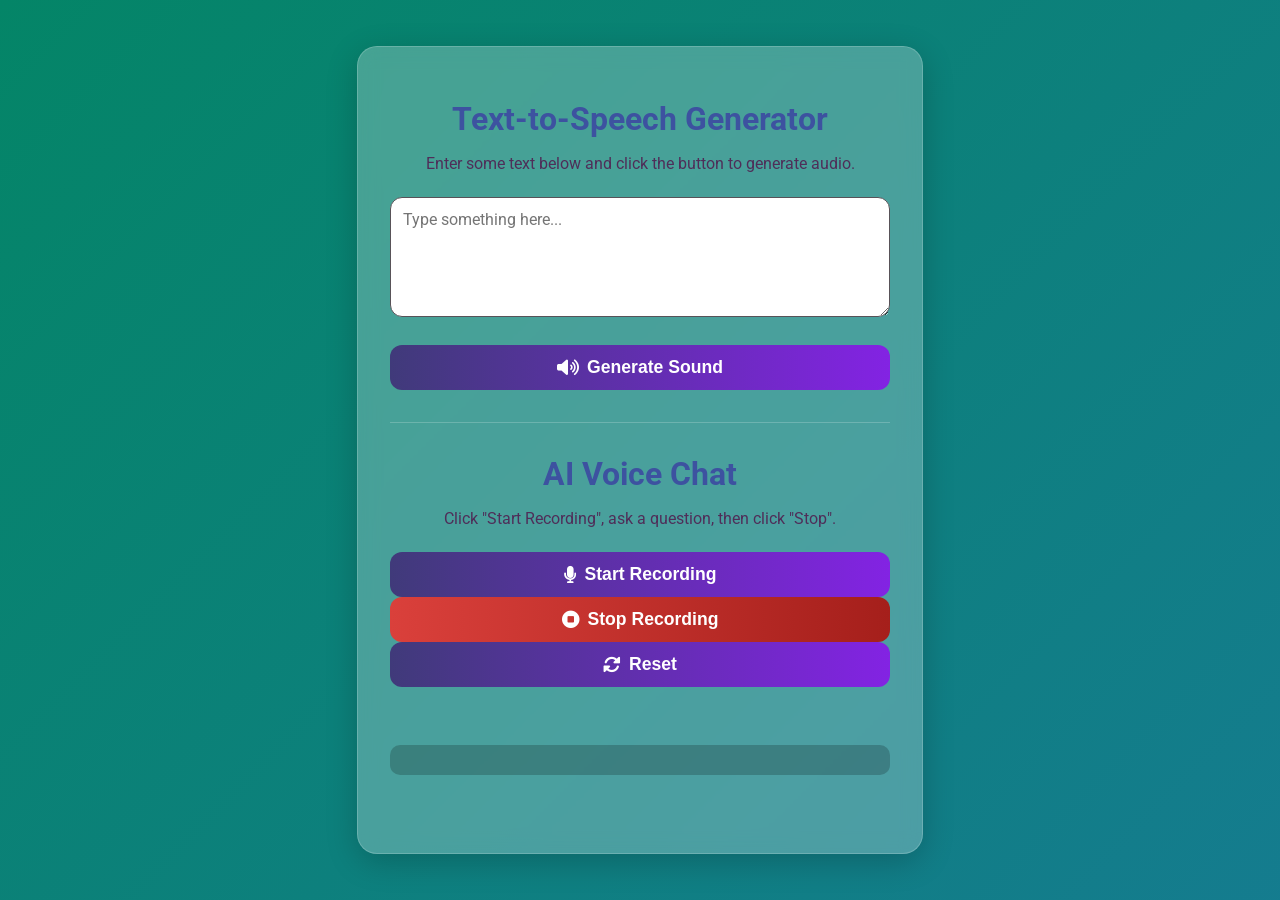
==== templates/index.html @ 6b703834 "The full pipeline: Audio -> Transcribe -> LLM -> Synthesize -> Audio URL Done!!" ====
<!DOCTYPE html>
<html lang="en">
<head>
    <meta charset="UTF-8">
    <meta name="viewport" content="width=device-width, initial-scale=1.0">
    <title>AI Voice Assistant</title>
    
    <link href="https://fonts.googleapis.com/css2?family=Roboto:wght@400;700&display=swap" rel="stylesheet">
    <link rel="stylesheet" href="https://cdnjs.cloudflare.com/ajax/libs/font-awesome/6.0.0-beta3/css/all.min.css">
    <link rel="stylesheet" href="/static/style.css">

</head>
<body>

    <div class="container">
        <!-- Text-to-Speech Section -->
        <h1>Text-to-Speech Generator</h1>
        <p>Enter some text below and click the button to generate audio.</p>
        <form id="tts-form">
            <textarea id="text-input" placeholder="Type something here..." required></textarea>
            <button type="submit" id="generate-button">
                <i class="fas fa-volume-up"></i>
                <span>Generate Sound</span>
            </button>
        </form>
        <div class="loader-container" id="loader">
            <div class="loader"></div>
        </div>
        <canvas id="visualizer-canvas"></canvas>
        <audio id="audio-player" controls></audio>
        
        <!-- A horizontal line to separate the sections -->
        <hr>
        
        <!-- ECHO BOT SECTION (Now inside the container) -->
        <h1>AI Voice Chat</h1>
        <p>Click "Start Recording", ask a question, then click "Stop".</p>
        <div class="button-group">
            <button id="start-recording-button">
                <i class="fas fa-microphone"></i>
                <span>Start Recording</span>
            </button>
            <button id="stop-recording-button">
                <i class="fas fa-stop-circle"></i>
                <span>Stop Recording</span>
            </button>
            <button id="reset-button">
                <i class="fas fa-sync-alt"></i>
                <span>Reset</span>
            </button>
        </div>   
        <p id="transcript-display"></p>
        <!-- NEW: Container for the LLM's text response -->
        <div id="llm-response-container"></div>
         <!-- This audio player is now for the AI's response -->
        <audio id="response-audio-player" controls></audio>
        <div class="loader-container" id="response-loader">
            <div class="loader"></div>
        </div>
        <p id="response-status"></p> <!-- For status messages -->

    </div>

    <script src="/static/script.js"></script>
</body>
</html>
---- static/style.css ----
/* static/style.css */

/* Using the Roboto font as you suggested */
body {
    font-family: 'Roboto', sans-serif;
    display: flex;
    justify-content: center;
    align-items: center;
    min-height: 100vh;
    margin: 0;
    background-color: #eef2f7;
    color: #7a45c5;
    background: linear-gradient(-45deg, #ab583f, #90254e, #1a799c, #048567);
    background-size: 400% 400%;
    animation: gradient 15s ease infinite;
}
/* New: The animation for the background gradient */
@keyframes gradient {
    0% {
        background-position: 0% 50%;
    }
    50% {
        background-position: 100% 50%;
    }
    100% {
        background-position: 0% 50%;
    }
}

.container {
    /* Frosted glass effect */
    background: rgba(255, 255, 255, 0.25); /* Semi-transparent white */
    
    /* Correct Order: Prefixed property first */
    -webkit-backdrop-filter: blur(10px); /* For Safari browser compatibility */
    backdrop-filter: blur(10px); /* Standard property last */
    
    border: 1px solid rgba(255, 255, 255, 0.18); /* A subtle border */
    border-radius: 20px; /* A slightly larger radius looks better with glass */
    box-shadow: 0 8px 32px 0 rgba(0, 0, 0, 0.2); /* A more pronounced shadow */

    padding: 2em;
    width: 90%;
    max-width: 500px;
    text-align: center;
}

h1 {
    color: #3d52a0;
    margin-bottom: 0.5em;
}

p {
    color: rgb(79, 46, 89);
    margin-bottom: 1.5em;
}

textarea {
    width: 100%;
    min-height: 120px;
    margin-bottom: 1.5em;
    color: #4c5b9b;
    font-size: 1em;
    font-family: 'Roboto', sans-serif; /* Using Roboto here too */
    padding: 12px;
    box-sizing: border-box;
    border: 1px solid #585258;
    border-radius: 12px;
    resize: vertical;
}
hr {
    width: 100%;
    border: none;
    border-top: 1px solid rgba(255, 255, 255, 0.2);
    margin: 2em 0;
}

button {
    width: 100%;
    padding: 12px;
    cursor: pointer;
    font-size: 1.1em;
    font-weight: 600;
    color: #fff;
    background: linear-gradient(90deg, #403a7a, #8323e3);
    border: none;
    border-radius: 12px;
    transition: transform 0.2s ease, box-shadow 0.2s ease;
    display: flex; /* New: To align icon and text */
    justify-content: center; /* New: To align icon and text */
    align-items: center; /* New: To align icon and text */
}

/* New: Styling for the icon inside the button */
button i {
    margin-right: 8px;
}

button:hover:not(:disabled) {
    transform: translateY(-2px);
    box-shadow: 0 4px 15px rgba(7, 2, 58, 0.4);
}

button:disabled {
    background: #91a5f0;
    cursor: not-allowed;
}

#stop-recording-button {
    background: linear-gradient(90deg, #da403b, #a51f1b);
}

#start-recording-button.recording {
    background: linear-gradient(90deg, #da403b, #a51f1b) !important;
    animation: pulse 1.5s infinite;
}

@keyframes pulse {
    0% { box-shadow: 0 0 0 0 rgba(231, 76, 60, 0.7); }
    70% { box-shadow: 0 0 0 10px rgba(231, 76, 60, 0); }
    100% { box-shadow: 0 0 0 0 rgba(231, 76, 60, 0); }
}

.loader-container {
    margin-top: 1.5em;
    display: none;
    justify-content: center;
    align-items: center;
}

.loader {
    border: 5px solid #f3f3f3;
    border-top: 5px solid #7267d8;
    border-radius: 50%;
    width: 40px;
    height: 40px;
    animation: spin 1s linear infinite;
}

@keyframes spin {
    0% { transform: rotate(0deg); }
    100% { transform: rotate(360deg); }
}

audio {
    width: 100%;
    margin-top: 1.5em;
}

#visualizer-canvas {
    width: 100%;
    height: 100px; /* You can adjust this height if you like */
    display: none; /* Hidden by default, will be shown by JavaScript */
    margin-top: 1.5em;
    background-color: rgba(238, 242, 247, 0.5); /* A very light, semi-transparent background */
    border-radius: 12px;
}

#response-status {
    margin-top: 0.5em;
    color: #fff; /* White color for success messages */
    font-size: 0.9em;
    min-height: 1.2em; /* Ensures space for the message */
}

#transcript-display {
    font-style: italic;
    color: #e0e0e0;
    margin-bottom: 1em;
    min-height: 1.2em;
}

#llm-response-container {
    background: rgba(0, 0, 0, 0.2);
    border-radius: 10px;
    padding: 15px;
    margin-top: 1.5em;
    text-align: left;
    color: #f0f0f0;
    font-size: 0.95em;
    line-height: 1.6;
    max-height: 200px; /* Limit height and allow scrolling */
    overflow-y: auto;   /* Add scrollbar if content overflows */
}
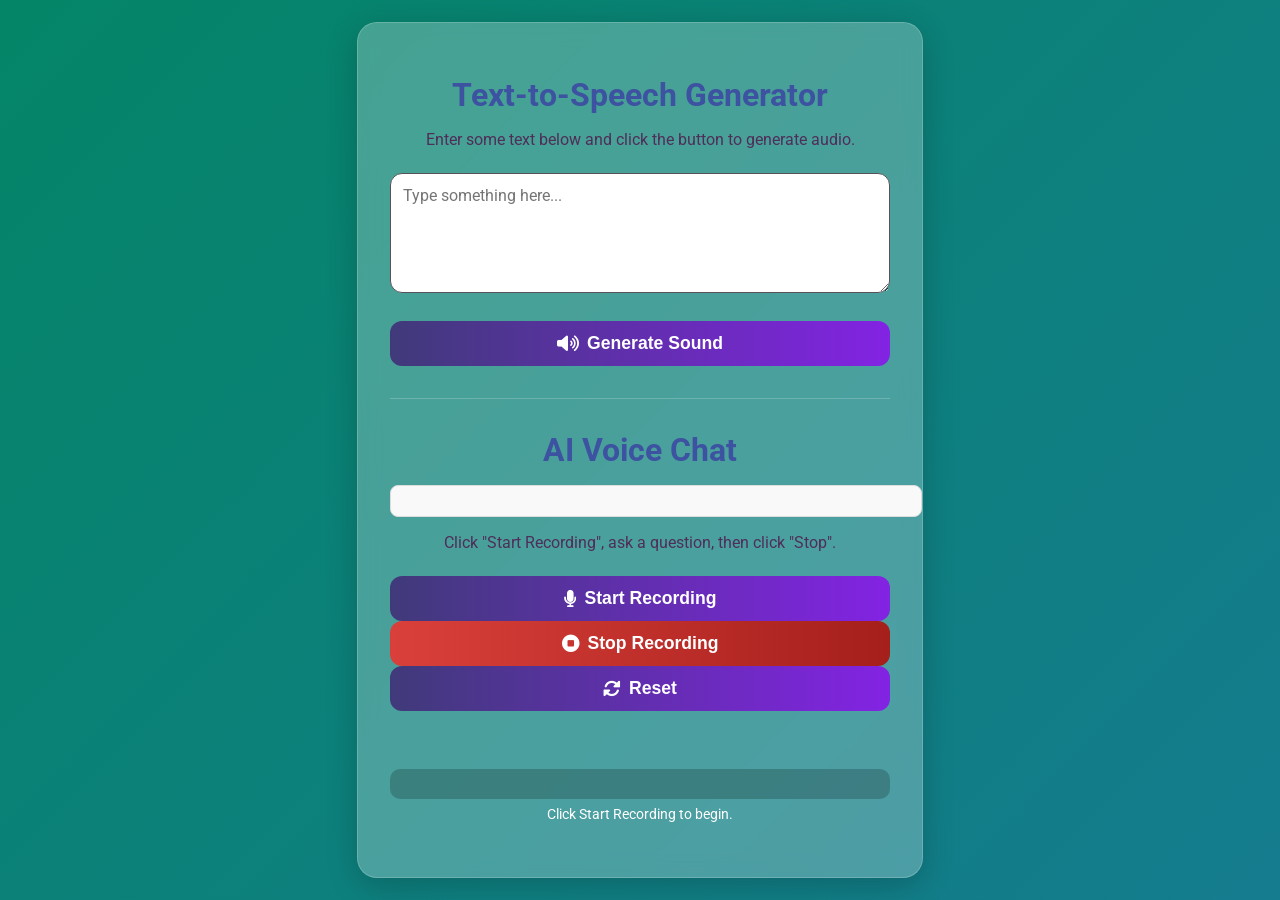
==== commit 14394944: "Memory added to LLM, now responsed based on chat history" ====
--- a/templates/index.html
+++ b/templates/index.html
@@ -4,7 +4,7 @@
     <meta charset="UTF-8">
     <meta name="viewport" content="width=device-width, initial-scale=1.0">
     <title>AI Voice Assistant</title>
-    
+    <link rel="icon" type="image/x-icon" href="/static/favicon.ico">
     <link href="https://fonts.googleapis.com/css2?family=Roboto:wght@400;700&display=swap" rel="stylesheet">
     <link rel="stylesheet" href="https://cdnjs.cloudflare.com/ajax/libs/font-awesome/6.0.0-beta3/css/all.min.css">
     <link rel="stylesheet" href="/static/style.css">
@@ -34,6 +34,7 @@
         
         <!-- ECHO BOT SECTION (Now inside the container) -->
         <h1>AI Voice Chat</h1>
+        <div id="conversationDiv" class="conversation-log"></div>
         <p>Click "Start Recording", ask a question, then click "Stop".</p>
         <div class="button-group">
             <button id="start-recording-button">
--- a/static/style.css
+++ b/static/style.css
@@ -182,3 +182,19 @@
     max-height: 200px; /* Limit height and allow scrolling */
     overflow-y: auto;   /* Add scrollbar if content overflows */
 }
+
+.conversation-log {
+    width: 100%;
+    max-height: 300px;
+    overflow-y: auto;
+    border: 1px solid #ddd;
+    border-radius: 8px;
+    padding: 15px;
+    margin-bottom: 15px; /* Add some space below it */
+    background-color: #f9f9f9;
+}
+
+.message { margin-bottom: 12px; line-height: 1.4; }
+.user-message { text-align: right; color: #333; }
+.assistant-message { text-align: left; color: #0056b3; }
+.message strong { font-weight: 700; }
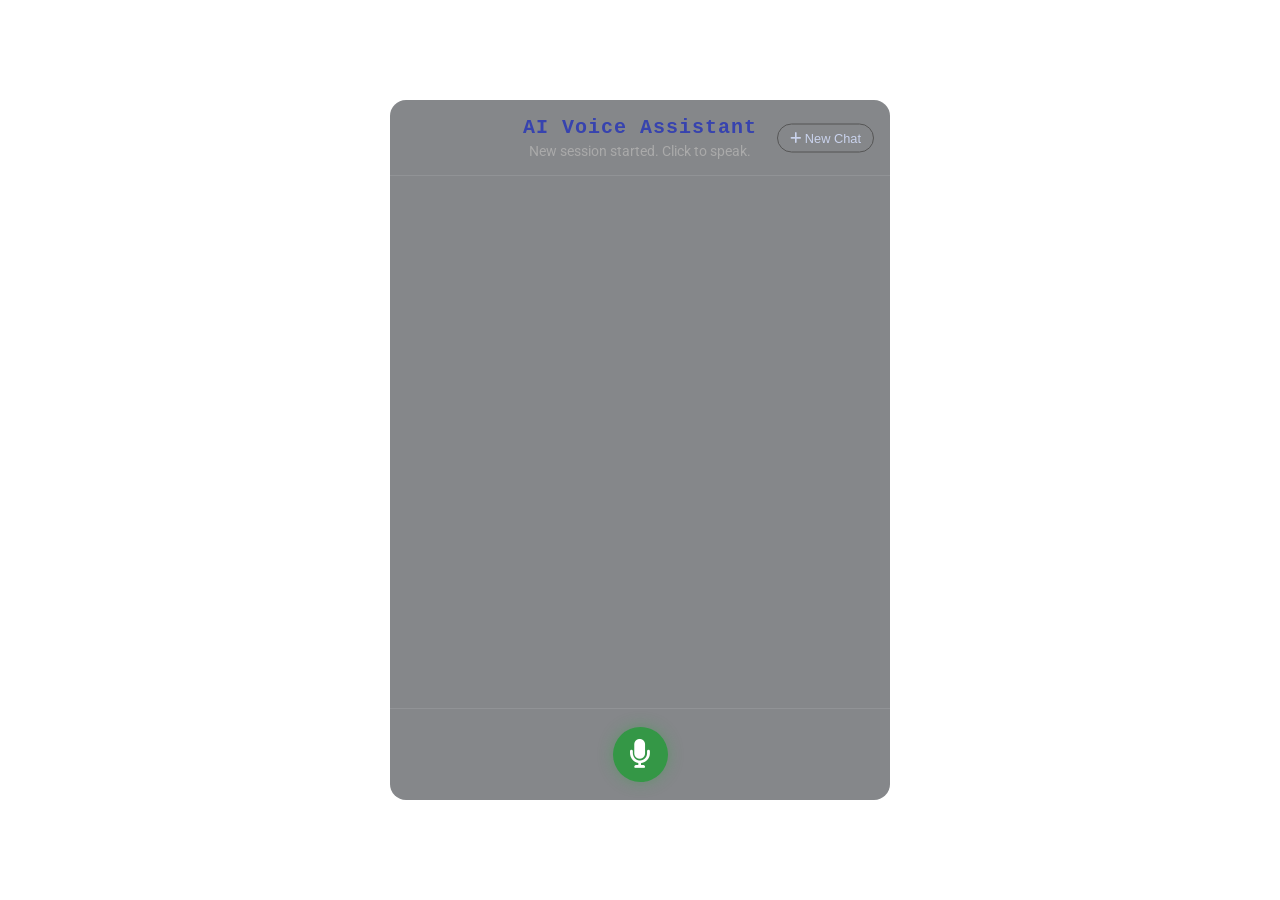
==== commit cc43594a: "Ui interface is improved with older versions removed. Full functioning bot ready." ====
--- a/templates/index.html
+++ b/templates/index.html
@@ -13,53 +13,25 @@
 <body>
 
     <div class="container">
-        <!-- Text-to-Speech Section -->
-        <h1>Text-to-Speech Generator</h1>
-        <p>Enter some text below and click the button to generate audio.</p>
-        <form id="tts-form">
-            <textarea id="text-input" placeholder="Type something here..." required></textarea>
-            <button type="submit" id="generate-button">
-                <i class="fas fa-volume-up"></i>
-                <span>Generate Sound</span>
+        <div class="header">
+            <h1>AI Voice Assistant</h1>
+            <p id="response-status">Click the button to start.</p>
+            <button id="newChatButton" class="new-chat-button">
+                <i class="fas fa-plus"></i> New Chat
             </button>
-        </form>
-        <div class="loader-container" id="loader">
-            <div class="loader"></div>
         </div>
-        <canvas id="visualizer-canvas"></canvas>
-        <audio id="audio-player" controls></audio>
+
+        <div id="conversationDiv" class="conversation-log">
+            </div>
+
+        <div class="button-container">
+            <div class="loader-container" id="response-loader"></div>
+            <button id="recordButton" class="record-button">record
+                <i class="fas fa-microphone"></i>
+            </button>
+        </div>
         
-        <!-- A horizontal line to separate the sections -->
-        <hr>
-        
-        <!-- ECHO BOT SECTION (Now inside the container) -->
-        <h1>AI Voice Chat</h1>
-        <div id="conversationDiv" class="conversation-log"></div>
-        <p>Click "Start Recording", ask a question, then click "Stop".</p>
-        <div class="button-group">
-            <button id="start-recording-button">
-                <i class="fas fa-microphone"></i>
-                <span>Start Recording</span>
-            </button>
-            <button id="stop-recording-button">
-                <i class="fas fa-stop-circle"></i>
-                <span>Stop Recording</span>
-            </button>
-            <button id="reset-button">
-                <i class="fas fa-sync-alt"></i>
-                <span>Reset</span>
-            </button>
-        </div>   
-        <p id="transcript-display"></p>
-        <!-- NEW: Container for the LLM's text response -->
-        <div id="llm-response-container"></div>
-         <!-- This audio player is now for the AI's response -->
-        <audio id="response-audio-player" controls></audio>
-        <div class="loader-container" id="response-loader">
-            <div class="loader"></div>
-        </div>
-        <p id="response-status"></p> <!-- For status messages -->
-
+        <audio id="response-audio-player"></audio>
     </div>
 
     <script src="/static/script.js"></script>
--- a/static/style.css
+++ b/static/style.css
@@ -1,200 +1,160 @@
-/* static/style.css */
+/* --- 1. Root Variables for the Theme --- */
+        :root {
+            --primary-color: rgb(55, 67, 175);
+            --text-color: #ffffff;
+            --font-family: 'Roboto', sans-serif;
+            --font-mono: 'SFMono-Regular', Consolas, 'Liberation Mono', Menlo, monospace;
+        }
 
-/* Using the Roboto font as you suggested */
-body {
-    font-family: 'Roboto', sans-serif;
-    display: flex;
-    justify-content: center;
-    align-items: center;
-    min-height: 100vh;
-    margin: 0;
-    background-color: #eef2f7;
-    color: #7a45c5;
-    background: linear-gradient(-45deg, #ab583f, #90254e, #1a799c, #048567);
-    background-size: 400% 400%;
-    animation: gradient 15s ease infinite;
-}
-/* New: The animation for the background gradient */
-@keyframes gradient {
-    0% {
-        background-position: 0% 50%;
-    }
-    50% {
-        background-position: 100% 50%;
-    }
-    100% {
-        background-position: 0% 50%;
-    }
-}
+        /* --- 2. New Background Image --- */
+        body {
+            font-family: var(--font-family);
+            color: var(--text-color);
+            margin: 0;
+            display: flex;
+            justify-content: center;
+            align-items: center;
+            min-height: 100vh;
+            background-image: url('background.jpg');
+            background-size: cover;
+            background-position: center center;
+        }
 
-.container {
-    /* Frosted glass effect */
-    background: rgba(255, 255, 255, 0.25); /* Semi-transparent white */
-    
-    /* Correct Order: Prefixed property first */
-    -webkit-backdrop-filter: blur(10px); /* For Safari browser compatibility */
-    backdrop-filter: blur(10px); /* Standard property last */
-    
-    border: 1px solid rgba(255, 255, 255, 0.18); /* A subtle border */
-    border-radius: 20px; /* A slightly larger radius looks better with glass */
-    box-shadow: 0 8px 32px 0 rgba(0, 0, 0, 0.2); /* A more pronounced shadow */
+        /* --- 3. More Transparent Glass Container --- */
+        .container {
+            width: 100%;
+            max-width: 500px;
+            height: 95vh;
+            max-height: 700px;
+            /* Increased transparency */
+            background: rgba(13, 17, 23, 0.5); 
+            -webkit-backdrop-filter: blur(10px);
+            backdrop-filter: blur(10px);
+            border-radius: 16px;
+            display: flex;
+            flex-direction: column;
+            /* REMOVED BORDER AND SHADOW */
+        }
 
-    padding: 2em;
-    width: 90%;
-    max-width: 500px;
-    text-align: center;
-}
-
-h1 {
-    color: #3d52a0;
-    margin-bottom: 0.5em;
-}
-
-p {
-    color: rgb(79, 46, 89);
-    margin-bottom: 1.5em;
-}
-
-textarea {
-    width: 100%;
-    min-height: 120px;
-    margin-bottom: 1.5em;
-    color: #4c5b9b;
-    font-size: 1em;
-    font-family: 'Roboto', sans-serif; /* Using Roboto here too */
-    padding: 12px;
-    box-sizing: border-box;
-    border: 1px solid #585258;
-    border-radius: 12px;
-    resize: vertical;
-}
-hr {
-    width: 100%;
-    border: none;
-    border-top: 1px solid rgba(255, 255, 255, 0.2);
-    margin: 2em 0;
-}
-
-button {
-    width: 100%;
-    padding: 12px;
-    cursor: pointer;
-    font-size: 1.1em;
-    font-weight: 600;
-    color: #fff;
-    background: linear-gradient(90deg, #403a7a, #8323e3);
-    border: none;
-    border-radius: 12px;
-    transition: transform 0.2s ease, box-shadow 0.2s ease;
-    display: flex; /* New: To align icon and text */
-    justify-content: center; /* New: To align icon and text */
-    align-items: center; /* New: To align icon and text */
-}
-
-/* New: Styling for the icon inside the button */
-button i {
-    margin-right: 8px;
-}
-
-button:hover:not(:disabled) {
-    transform: translateY(-2px);
-    box-shadow: 0 4px 15px rgba(7, 2, 58, 0.4);
-}
-
-button:disabled {
-    background: #91a5f0;
-    cursor: not-allowed;
-}
-
-#stop-recording-button {
-    background: linear-gradient(90deg, #da403b, #a51f1b);
-}
-
-#start-recording-button.recording {
-    background: linear-gradient(90deg, #da403b, #a51f1b) !important;
-    animation: pulse 1.5s infinite;
-}
-
-@keyframes pulse {
-    0% { box-shadow: 0 0 0 0 rgba(231, 76, 60, 0.7); }
-    70% { box-shadow: 0 0 0 10px rgba(231, 76, 60, 0); }
-    100% { box-shadow: 0 0 0 0 rgba(231, 76, 60, 0); }
-}
-
-.loader-container {
-    margin-top: 1.5em;
-    display: none;
-    justify-content: center;
-    align-items: center;
-}
-
-.loader {
-    border: 5px solid #f3f3f3;
-    border-top: 5px solid #7267d8;
-    border-radius: 50%;
-    width: 40px;
-    height: 40px;
-    animation: spin 1s linear infinite;
-}
-
-@keyframes spin {
-    0% { transform: rotate(0deg); }
-    100% { transform: rotate(360deg); }
-}
-
-audio {
-    width: 100%;
-    margin-top: 1.5em;
-}
-
-#visualizer-canvas {
-    width: 100%;
-    height: 100px; /* You can adjust this height if you like */
-    display: none; /* Hidden by default, will be shown by JavaScript */
-    margin-top: 1.5em;
-    background-color: rgba(238, 242, 247, 0.5); /* A very light, semi-transparent background */
-    border-radius: 12px;
-}
-
-#response-status {
-    margin-top: 0.5em;
-    color: #fff; /* White color for success messages */
-    font-size: 0.9em;
-    min-height: 1.2em; /* Ensures space for the message */
-}
-
-#transcript-display {
-    font-style: italic;
-    color: #e0e0e0;
-    margin-bottom: 1em;
-    min-height: 1.2em;
-}
-
-#llm-response-container {
-    background: rgba(0, 0, 0, 0.2);
-    border-radius: 10px;
-    padding: 15px;
-    margin-top: 1.5em;
-    text-align: left;
-    color: #f0f0f0;
-    font-size: 0.95em;
-    line-height: 1.6;
-    max-height: 200px; /* Limit height and allow scrolling */
-    overflow-y: auto;   /* Add scrollbar if content overflows */
-}
-
-.conversation-log {
-    width: 100%;
-    max-height: 300px;
-    overflow-y: auto;
-    border: 1px solid #ddd;
-    border-radius: 8px;
-    padding: 15px;
-    margin-bottom: 15px; /* Add some space below it */
-    background-color: #f9f9f9;
-}
-
-.message { margin-bottom: 12px; line-height: 1.4; }
-.user-message { text-align: right; color: #333; }
-.assistant-message { text-align: left; color: #0056b3; }
-.message strong { font-weight: 700; }+        /* --- 4. All other styles are adjusted for the new look --- */
+        .header {
+            padding: 16px;
+            text-align: center;
+            border-bottom: 1px solid rgba(255, 255, 255, 0.1);
+            position: relative;
+        }
+        .header h1 {
+            margin: 0;
+            font-size: 1.25rem;
+            font-family: var(--font-mono);
+            color: var(--primary-color);
+            letter-spacing: 1px;
+        }
+        #response-status {
+            color: #aaa;
+            font-size: 0.85rem;
+            min-height: 1.2em;
+            margin: 4px 0 0;
+        }
+        .new-chat-button {
+            position: absolute;
+            top: 50%;
+            right: 16px;
+            transform: translateY(-50%);
+            background: none;
+            border: 1px solid #555;
+            color: #cad3ed;
+            padding: 6px 12px;
+            border-radius: 20px;
+            cursor: pointer;
+            font-size: 0.8rem;
+            transition: all 0.2s ease;
+        }
+        .new-chat-button:hover {
+            background-color: var(--primary-color);
+            color: rgb(204, 194, 194);
+            border-color: var(--primary-color);
+        }
+        .conversation-log {
+            flex-grow: 1;
+            padding: 16px;
+            overflow-y: auto;
+            display: flex;
+            flex-direction: column;
+            gap: 12px;
+        }
+        .message {
+            padding: 10px 15px;
+            border-radius: 18px;
+            max-width: 85%;
+            line-height: 1.5;
+            word-wrap: break-word;
+        }
+        .user-message {
+            background-color: rgba(33, 38, 45, 0.4); /* Even more transparent */
+            align-self: flex-end;
+            border-bottom-right-radius: 4px;
+        }
+        .assistant-message {
+            background-color: rgba(26, 44, 71, 0.4); /* Even more transparent */
+            align-self: flex-start;
+            border-bottom-left-radius: 4px;
+        }
+        .message strong {
+            color: var(--primary-color);
+            font-family: var(--font-mono);
+        }
+        .button-container {
+            display: flex;
+            justify-content: center;
+            align-items: center;
+            padding: 18px;
+            border-top: 1px solid rgba(255, 255, 255, 0.1);
+            position: relative;
+        }
+        #recordButton {
+            width: 55px;
+            height: 55px;
+            border-radius: 50%;
+            border: none;
+            background-color: #349746;
+            color: white;
+            font-size: 1.8rem;
+            cursor: pointer;
+            display: flex;
+            justify-content: center;
+            align-items: center;
+            transition: all 0.3s ease;
+            box-shadow: 0 0 15px rgba(46, 160, 67, 0.4);
+        }
+        #recordButton.recording {
+            background-color: #d73a49;
+            box-shadow: 0 0 25px rgba(215, 58, 73, 0.6);
+            animation: pulse-recording 1.5s infinite;
+        }
+        #recordButton:disabled {
+            background-color: #555;
+            cursor: not-allowed;
+            box-shadow: none;
+        }
+        @keyframes pulse-recording {
+            0% { transform: scale(1); }
+            50% { transform: scale(1.05); }
+            100% { transform: scale(1); }
+        }
+        .loader-container {
+            display: none;
+            position: absolute;
+            width: 75px;
+            height: 75px;
+            border: 4px solid #555;
+            border-top-color: var(--primary-color);
+            border-radius: 50%;
+            animation: spin 1.2s linear infinite;
+        }
+        @keyframes spin {
+            to { transform: rotate(360deg); }
+        }
+        #response-audio-player {
+            display: none;
+        }
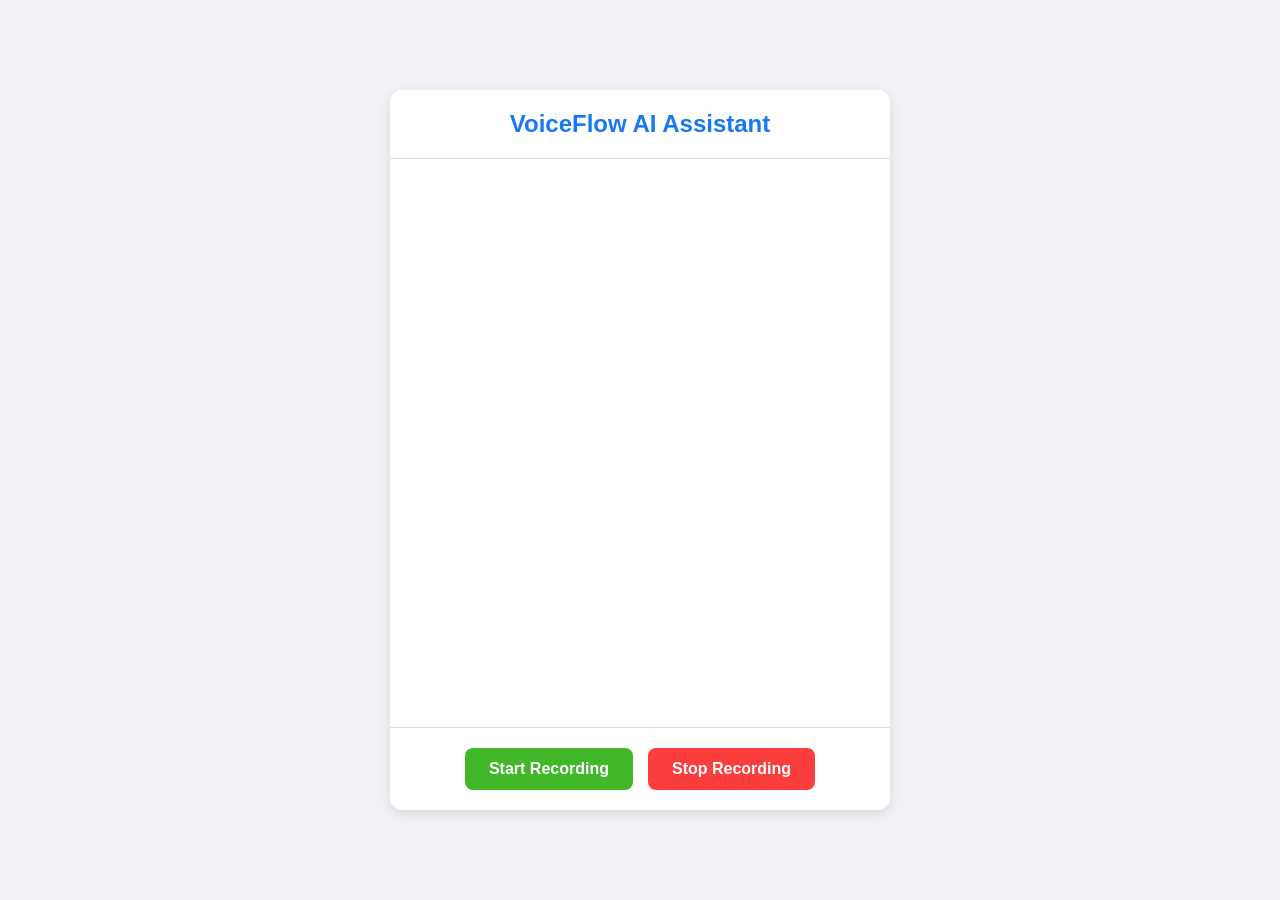
==== commit cb5bb8be: "Modified the client-sever to stream audio chunks over WebSockets" ====
--- a/templates/index.html
+++ b/templates/index.html
@@ -12,7 +12,7 @@
 </head>
 <body>
 
-    <div class="container">
+    <!-- <div class="container">
         <div class="header">
             <h1>AI Voice Assistant</h1>
             <p id="response-status">Click the button to start.</p>
@@ -32,6 +32,16 @@
         </div>
         
         <audio id="response-audio-player"></audio>
+    </div> -->
+    <div class="container">
+        <h1>VoiceFlow AI Assistant</h1>
+        <div id="conversation">
+            <!-- Messages will be appended here -->
+        </div>
+        <div class="controls">
+            <button id="startRecord">Start Recording</button>
+            <button id="stopRecord" disabled>Stop Recording</button>
+        </div>
     </div>
 
     <script src="/static/script.js"></script>
--- a/static/style.css
+++ b/static/style.css
@@ -1,12 +1,10 @@
-/* --- 1. Root Variables for the Theme --- */
+/*
         :root {
             --primary-color: rgb(55, 67, 175);
             --text-color: #ffffff;
             --font-family: 'Roboto', sans-serif;
             --font-mono: 'SFMono-Regular', Consolas, 'Liberation Mono', Menlo, monospace;
         }
-
-        /* --- 2. New Background Image --- */
         body {
             font-family: var(--font-family);
             color: var(--text-color);
@@ -20,23 +18,21 @@
             background-position: center center;
         }
 
-        /* --- 3. More Transparent Glass Container --- */
         .container {
             width: 100%;
             max-width: 500px;
             height: 95vh;
             max-height: 700px;
-            /* Increased transparency */
             background: rgba(13, 17, 23, 0.5); 
             -webkit-backdrop-filter: blur(10px);
             backdrop-filter: blur(10px);
             border-radius: 16px;
             display: flex;
             flex-direction: column;
-            /* REMOVED BORDER AND SHADOW */
-        }
-
-        /* --- 4. All other styles are adjusted for the new look --- */
+            
+        }
+
+       
         .header {
             padding: 16px;
             text-align: center;
@@ -91,12 +87,12 @@
             word-wrap: break-word;
         }
         .user-message {
-            background-color: rgba(33, 38, 45, 0.4); /* Even more transparent */
+            background-color: rgba(33, 38, 45, 0.4); 
             align-self: flex-end;
             border-bottom-right-radius: 4px;
         }
         .assistant-message {
-            background-color: rgba(26, 44, 71, 0.4); /* Even more transparent */
+            background-color: rgba(26, 44, 71, 0.4); 
             align-self: flex-start;
             border-bottom-left-radius: 4px;
         }
@@ -157,4 +153,112 @@
         }
         #response-audio-player {
             display: none;
-        }+        }
+
+*/
+/* File: style.css */
+
+body {
+    font-family: 'Segoe UI', Tahoma, Geneva, Verdana, sans-serif;
+    background-color: #f0f2f5;
+    color: #1c1e21;
+    display: flex;
+    justify-content: center;
+    align-items: center;
+    height: 100vh;
+    margin: 0;
+}
+
+.container {
+    width: 100%;
+    max-width: 500px;
+    height: 80vh;
+    background-color: #ffffff;
+    border-radius: 12px;
+    box-shadow: 0 4px 12px rgba(0, 0, 0, 0.1);
+    display: flex;
+    flex-direction: column;
+    overflow: hidden;
+}
+
+h1 {
+    font-size: 1.5rem;
+    text-align: center;
+    padding: 20px;
+    margin: 0;
+    border-bottom: 1px solid #dddfe2;
+    color: #1877f2; /* A nice blue for the title */
+}
+
+#conversation {
+    flex-grow: 1;
+    overflow-y: auto;
+    padding: 20px;
+    display: flex;
+    flex-direction: column;
+    gap: 10px;
+}
+
+/* Basic message styling (not used yet, but good to have) */
+.message {
+    padding: 10px 15px;
+    border-radius: 18px;
+    max-width: 75%;
+    line-height: 1.4;
+}
+
+.user-message {
+    background-color: #e4e6eb;
+    align-self: flex-start;
+}
+
+.assistant-message {
+    background-color: #1877f2;
+    color: white;
+    align-self: flex-end;
+}
+
+.controls {
+    padding: 20px;
+    border-top: 1px solid #dddfe2;
+    display: flex;
+    justify-content: center;
+    gap: 15px;
+}
+
+button {
+    padding: 12px 24px;
+    font-size: 1rem;
+    font-weight: 600;
+    border: none;
+    border-radius: 8px;
+    cursor: pointer;
+    transition: background-color 0.2s ease, transform 0.1s ease;
+}
+
+#startRecord {
+    background-color: #42b72a; /* Green for start */
+    color: white;
+}
+
+#startRecord:hover {
+    background-color: #36a420;
+}
+
+#stopRecord {
+    background-color: #fa3e3e; /* Red for stop */
+    color: white;
+}
+
+#stopRecord:hover {
+    background-color: #e03030;
+}
+
+button:disabled {
+    background-color: #ccd0d5;
+    cursor: not-allowed;
+}
+
+button:active {
+    transform: scale(0.98);
+}
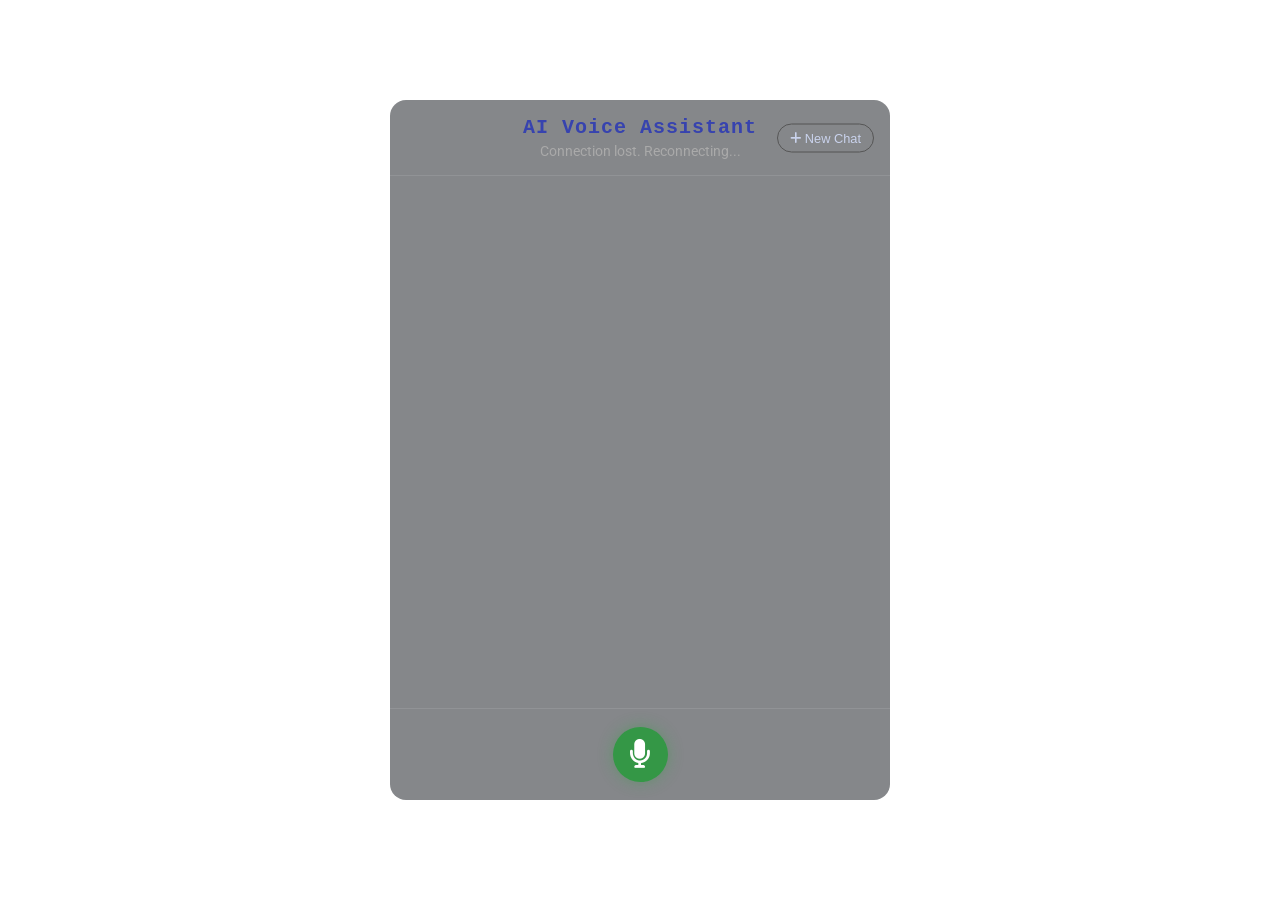
==== commit 669062e7: "llm response chunks send to murf and it stream back response . final audio chunks are stitched toget" ====
--- a/templates/index.html
+++ b/templates/index.html
@@ -11,8 +11,7 @@
 
 </head>
 <body>
-
-    <!-- <div class="container">
+    <div class="container">
         <div class="header">
             <h1>AI Voice Assistant</h1>
             <p id="response-status">Click the button to start.</p>
@@ -32,17 +31,7 @@
         </div>
         
         <audio id="response-audio-player"></audio>
-    </div> -->
-    <div class="container">
-        <h1>VoiceFlow AI Assistant</h1>
-        <div id="conversation">
-            <!-- Messages will be appended here -->
-        </div>
-        <div class="controls">
-            <button id="startRecord">Start Recording</button>
-            <button id="stopRecord" disabled>Stop Recording</button>
-        </div>
-    </div>
+    </div> 
 
     <script src="/static/script.js"></script>
 </body>
--- a/static/style.css
+++ b/static/style.css
@@ -1,4 +1,4 @@
-/*
+
         :root {
             --primary-color: rgb(55, 67, 175);
             --text-color: #ffffff;
@@ -155,110 +155,3 @@
             display: none;
         }
 
-*/
-/* File: style.css */
-
-body {
-    font-family: 'Segoe UI', Tahoma, Geneva, Verdana, sans-serif;
-    background-color: #f0f2f5;
-    color: #1c1e21;
-    display: flex;
-    justify-content: center;
-    align-items: center;
-    height: 100vh;
-    margin: 0;
-}
-
-.container {
-    width: 100%;
-    max-width: 500px;
-    height: 80vh;
-    background-color: #ffffff;
-    border-radius: 12px;
-    box-shadow: 0 4px 12px rgba(0, 0, 0, 0.1);
-    display: flex;
-    flex-direction: column;
-    overflow: hidden;
-}
-
-h1 {
-    font-size: 1.5rem;
-    text-align: center;
-    padding: 20px;
-    margin: 0;
-    border-bottom: 1px solid #dddfe2;
-    color: #1877f2; /* A nice blue for the title */
-}
-
-#conversation {
-    flex-grow: 1;
-    overflow-y: auto;
-    padding: 20px;
-    display: flex;
-    flex-direction: column;
-    gap: 10px;
-}
-
-/* Basic message styling (not used yet, but good to have) */
-.message {
-    padding: 10px 15px;
-    border-radius: 18px;
-    max-width: 75%;
-    line-height: 1.4;
-}
-
-.user-message {
-    background-color: #e4e6eb;
-    align-self: flex-start;
-}
-
-.assistant-message {
-    background-color: #1877f2;
-    color: white;
-    align-self: flex-end;
-}
-
-.controls {
-    padding: 20px;
-    border-top: 1px solid #dddfe2;
-    display: flex;
-    justify-content: center;
-    gap: 15px;
-}
-
-button {
-    padding: 12px 24px;
-    font-size: 1rem;
-    font-weight: 600;
-    border: none;
-    border-radius: 8px;
-    cursor: pointer;
-    transition: background-color 0.2s ease, transform 0.1s ease;
-}
-
-#startRecord {
-    background-color: #42b72a; /* Green for start */
-    color: white;
-}
-
-#startRecord:hover {
-    background-color: #36a420;
-}
-
-#stopRecord {
-    background-color: #fa3e3e; /* Red for stop */
-    color: white;
-}
-
-#stopRecord:hover {
-    background-color: #e03030;
-}
-
-button:disabled {
-    background-color: #ccd0d5;
-    cursor: not-allowed;
-}
-
-button:active {
-    transform: scale(0.98);
-}
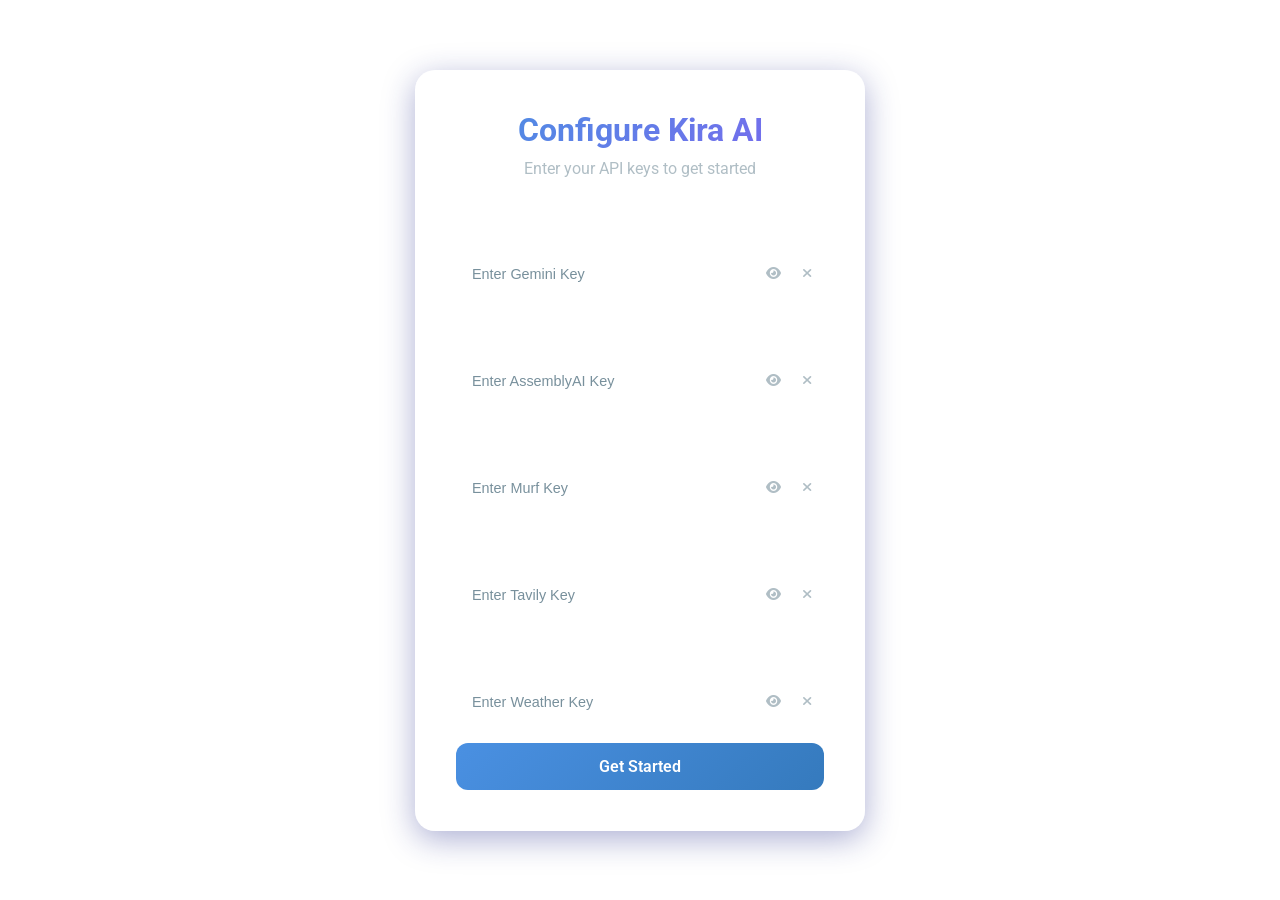
==== commit 676e5673: "added api keys config with better ui" ====
--- a/templates/index.html
+++ b/templates/index.html
@@ -8,30 +8,163 @@
     <link href="https://fonts.googleapis.com/css2?family=Roboto:wght@400;700&display=swap" rel="stylesheet">
     <link rel="stylesheet" href="https://cdnjs.cloudflare.com/ajax/libs/font-awesome/6.0.0-beta3/css/all.min.css">
     <link rel="stylesheet" href="/static/style.css">
+</head>
+<body class="initial-view">
 
-</head>
-<body>
-    <div class="container">
-        <div class="header">
-            <h1>AI Voice Assistant</h1>
-            <p id="response-status">Click the button to start.</p>
-            <button id="newChatButton" class="new-chat-button">
-                <i class="fas fa-plus"></i> New Chat
-            </button>
+    <!-- App View -->
+    <div class="app-container">
+        <!-- Left Sidebar -->
+        <div class="left-sidebar" id="leftSidebar">
+            <div class="sidebar-header">
+                <h3>Chat History</h3>
+                <button class="close-sidebar" id="closeLSidebar" title="Close Chat History">
+                    <i class="fas fa-times"></i>
+                </button>
+            </div>
+            <div class="sidebar-content">
+                <ul id="sessionHistory" class="session-list">
+                    <!-- Session history will be populated here -->
+                </ul>
+            </div>
         </div>
 
-        <div id="conversationDiv" class="conversation-log">
+        <!-- Right Sidebar (Settings) -->
+        <div class="right-sidebar" id="rightSidebar">
+            <div class="sidebar-header">
+                <h3>Settings</h3>
+                <button class="close-sidebar" id="closeRSidebar" title="Close Settings">
+                    <i class="fas fa-times"></i>
+                </button>
             </div>
+            <div class="sidebar-content">
+                <div class="api-key-form">
+                    <p>Configure your API keys:</p>
+                    
+                    <label for="geminiKey">Gemini API Key</label>
+                    <div class="input-wrapper">
+                        <input type="password" id="geminiKey" placeholder="Enter Gemini Key">
+                        <span class="status-icon" id="geminiStatus"></span>
+                        <button class="clear-btn" data-target="geminiKey" title="Clear"><i class="fas fa-times"></i></button>
+                        <button class="password-toggle" data-target="geminiKey" title="Toggle Visibility"><i class="fas fa-eye"></i></button>
+                    </div>
 
-        <div class="button-container">
-            <div class="loader-container" id="response-loader"></div>
-            <button id="recordButton" class="record-button">record
-                <i class="fas fa-microphone"></i>
-            </button>
+                    <label for="assemblyKey">AssemblyAI API Key</label>
+                    <div class="input-wrapper">
+                        <input type="password" id="assemblyKey" placeholder="Enter AssemblyAI Key">
+                        <span class="status-icon" id="assemblyStatus"></span>
+                        <button class="clear-btn" data-target="assemblyKey" title="Clear"><i class="fas fa-times"></i></button>
+                        <button class="password-toggle" data-target="assemblyKey" title="Toggle Visibility"><i class="fas fa-eye"></i></button>
+                    </div>
+                    
+                    <label for="murfKey">Murf AI API Key</label>
+                    <div class="input-wrapper">
+                        <input type="password" id="murfKey" placeholder="Enter Murf Key">
+                        <span class="status-icon" id="murfStatus"></span>
+                        <button class="clear-btn" data-target="murfKey" title="Clear"><i class="fas fa-times"></i></button>
+                        <button class="password-toggle" data-target="murfKey" title="Toggle Visibility"><i class="fas fa-eye"></i></button>
+                    </div>
+
+                    <label for="tavilyKey">Tavily API Key</label>
+                    <div class="input-wrapper">
+                        <input type="password" id="tavilyKey" placeholder="Enter Tavily Key">
+                        <span class="status-icon" id="tavilyStatus"></span>
+                        <button class="clear-btn" data-target="tavilyKey" title="Clear"><i class="fas fa-times"></i></button>
+                        <button class="password-toggle" data-target="tavilyKey" title="Toggle Visibility"><i class="fas fa-eye"></i></button>
+                    </div>
+
+                    <label for="weatherKey">OpenWeatherMap API Key</label>
+                    <div class="input-wrapper">
+                        <input type="password" id="weatherKey" placeholder="Enter Weather Key">
+                        <span class="status-icon" id="weatherStatus"></span>
+                        <button class="clear-btn" data-target="weatherKey" title="Clear"><i class="fas fa-times"></i></button>
+                        <button class="password-toggle" data-target="weatherKey" title="Toggle Visibility"><i class="fas fa-eye"></i></button>
+                    </div>
+
+                    <div class="button-group">
+                        <button id="validateButton">Validate Keys</button>
+                        <button id="clearKeysButton" class="secondary-btn">Clear All</button>
+                    </div>
+                </div>
+            </div>
         </div>
-        
-        <audio id="response-audio-player"></audio>
-    </div> 
+
+        <!-- Main Chat Area -->
+        <div class="main-chat" id="mainChat">
+            <div class="chat-header">
+                <button class="sidebar-toggle left-toggle" id="leftSidebarToggle" title="Chat History">
+                    <i class="fas fa-ellipsis-v"></i>
+                </button>
+                <h2>Kira AI</h2>
+                <div class="header-controls">
+                    <button id="newChatButton" title="New Chat"><i class="fas fa-plus"></i></button>
+                    <button class="sidebar-toggle right-toggle" id="rightSidebarToggle" title="Settings">
+                        <i class="fas fa-cog"></i>
+                    </button>
+                </div>
+            </div>
+            <div class="conversation-wrapper" id="conversationDiv">
+                <!-- Messages will be populated by JavaScript -->
+            </div>
+            <div class="controls">
+                <div id="response-loader"></div>
+                <button id="recordButton" disabled><i class="fas fa-microphone" title="record"></i></button>
+                <div id="response-status">Please validate API keys to begin.</div>
+            </div>
+        </div>
+    </div>
+
+    <!-- Initial Setup View -->
+    <div class="initial-setup-container">
+        <div class="api-key-panel">
+            <div class="setup-header">
+                <h2>Configure Kira AI</h2>
+                <p>Enter your API keys to get started</p>
+            </div>
+            <div class="api-key-form">
+                <label for="initialGeminiKey">Gemini API Key</label>
+                <div class="input-wrapper">
+                    <input type="password" id="initialGeminiKey" placeholder="Enter Gemini Key">
+                    <span class="status-icon" id="initialGeminiStatus"></span>
+                    <button class="clear-btn" data-target="initialGeminiKey" title="Clear"><i class="fas fa-times"></i></button>
+                    <button class="password-toggle" data-target="initialGeminiKey" title="Toggle Visibility"><i class="fas fa-eye"></i></button>
+                </div>
+
+                <label for="initialAssemblyKey">AssemblyAI API Key</label>
+                <div class="input-wrapper">
+                    <input type="password" id="initialAssemblyKey" placeholder="Enter AssemblyAI Key">
+                    <span class="status-icon" id="initialAssemblyStatus"></span>
+                    <button class="clear-btn" data-target="initialAssemblyKey" title="Clear"><i class="fas fa-times"></i></button>
+                    <button class="password-toggle" data-target="initialAssemblyKey" title="Toggle Visibility"><i class="fas fa-eye"></i></button>
+                </div>
+                
+                <label for="initialMurfKey">Murf AI API Key</label>
+                <div class="input-wrapper">
+                    <input type="password" id="initialMurfKey" placeholder="Enter Murf Key">
+                    <span class="status-icon" id="initialMurfStatus"></span>
+                    <button class="clear-btn" data-target="initialMurfKey" title="Clear"><i class="fas fa-times"></i></button>
+                    <button class="password-toggle" data-target="initialMurfKey" title="Toggle Visibility"><i class="fas fa-eye"></i></button>
+                </div>
+
+                <label for="initialTavilyKey">Tavily API Key</label>
+                <div class="input-wrapper">
+                    <input type="password" id="initialTavilyKey" placeholder="Enter Tavily Key">
+                    <span class="status-icon" id="initialTavilyStatus"></span>
+                    <button class="clear-btn" data-target="initialTavilyKey" title="Clear"><i class="fas fa-times"></i></button>
+                    <button class="password-toggle" data-target="initialTavilyKey" title="Toggle Visibility"><i class="fas fa-eye"></i></button>
+                </div>
+
+                <label for="initialWeatherKey">OpenWeatherMap API Key</label>
+                <div class="input-wrapper">
+                    <input type="password" id="initialWeatherKey" placeholder="Enter Weather Key">
+                    <span class="status-icon" id="initialWeatherStatus"></span>
+                    <button class="clear-btn" data-target="initialWeatherKey" title="Clear"><i class="fas fa-times"></i></button>
+                    <button class="password-toggle" data-target="initialWeatherKey" title="Toggle Visibility"><i class="fas fa-eye"></i></button>
+                </div>
+
+                <button id="initialValidateButton">Get Started</button>
+            </div>
+        </div>
+    </div>
 
     <script src="/static/script.js"></script>
 </body>
--- a/static/style.css
+++ b/static/style.css
@@ -1,157 +1,659 @@
-
-        :root {
-            --primary-color: rgb(55, 67, 175);
-            --text-color: #ffffff;
-            --font-family: 'Roboto', sans-serif;
-            --font-mono: 'SFMono-Regular', Consolas, 'Liberation Mono', Menlo, monospace;
-        }
-        body {
-            font-family: var(--font-family);
-            color: var(--text-color);
-            margin: 0;
-            display: flex;
-            justify-content: center;
-            align-items: center;
-            min-height: 100vh;
-            background-image: url('background.jpg');
-            background-size: cover;
-            background-position: center center;
-        }
-
-        .container {
-            width: 100%;
-            max-width: 500px;
-            height: 95vh;
-            max-height: 700px;
-            background: rgba(13, 17, 23, 0.5); 
-            -webkit-backdrop-filter: blur(10px);
-            backdrop-filter: blur(10px);
-            border-radius: 16px;
-            display: flex;
-            flex-direction: column;
-            
-        }
-
-       
-        .header {
-            padding: 16px;
-            text-align: center;
-            border-bottom: 1px solid rgba(255, 255, 255, 0.1);
-            position: relative;
-        }
-        .header h1 {
-            margin: 0;
-            font-size: 1.25rem;
-            font-family: var(--font-mono);
-            color: var(--primary-color);
-            letter-spacing: 1px;
-        }
-        #response-status {
-            color: #aaa;
-            font-size: 0.85rem;
-            min-height: 1.2em;
-            margin: 4px 0 0;
-        }
-        .new-chat-button {
-            position: absolute;
-            top: 50%;
-            right: 16px;
-            transform: translateY(-50%);
-            background: none;
-            border: 1px solid #555;
-            color: #cad3ed;
-            padding: 6px 12px;
-            border-radius: 20px;
-            cursor: pointer;
-            font-size: 0.8rem;
-            transition: all 0.2s ease;
-        }
-        .new-chat-button:hover {
-            background-color: var(--primary-color);
-            color: rgb(204, 194, 194);
-            border-color: var(--primary-color);
-        }
-        .conversation-log {
-            flex-grow: 1;
-            padding: 16px;
-            overflow-y: auto;
-            display: flex;
-            flex-direction: column;
-            gap: 12px;
-        }
-        .message {
-            padding: 10px 15px;
-            border-radius: 18px;
-            max-width: 85%;
-            line-height: 1.5;
-            word-wrap: break-word;
-        }
-        .user-message {
-            background-color: rgba(33, 38, 45, 0.4); 
-            align-self: flex-end;
-            border-bottom-right-radius: 4px;
-        }
-        .assistant-message {
-            background-color: rgba(26, 44, 71, 0.4); 
-            align-self: flex-start;
-            border-bottom-left-radius: 4px;
-        }
-        .message strong {
-            color: var(--primary-color);
-            font-family: var(--font-mono);
-        }
-        .button-container {
-            display: flex;
-            justify-content: center;
-            align-items: center;
-            padding: 18px;
-            border-top: 1px solid rgba(255, 255, 255, 0.1);
-            position: relative;
-        }
-        #recordButton {
-            width: 55px;
-            height: 55px;
-            border-radius: 50%;
-            border: none;
-            background-color: #349746;
-            color: white;
-            font-size: 1.8rem;
-            cursor: pointer;
-            display: flex;
-            justify-content: center;
-            align-items: center;
-            transition: all 0.3s ease;
-            box-shadow: 0 0 15px rgba(46, 160, 67, 0.4);
-        }
-        #recordButton.recording {
-            background-color: #d73a49;
-            box-shadow: 0 0 25px rgba(215, 58, 73, 0.6);
-            animation: pulse-recording 1.5s infinite;
-        }
-        #recordButton:disabled {
-            background-color: #555;
-            cursor: not-allowed;
-            box-shadow: none;
-        }
-        @keyframes pulse-recording {
-            0% { transform: scale(1); }
-            50% { transform: scale(1.05); }
-            100% { transform: scale(1); }
-        }
-        .loader-container {
-            display: none;
-            position: absolute;
-            width: 75px;
-            height: 75px;
-            border: 4px solid #555;
-            border-top-color: var(--primary-color);
-            border-radius: 50%;
-            animation: spin 1.2s linear infinite;
-        }
-        @keyframes spin {
-            to { transform: rotate(360deg); }
-        }
-        #response-audio-player {
-            display: none;
-        }
-
+:root {
+    --primary-color: #4A90E2;
+    --primary-hover: #357ABD;
+    --secondary-color: #7B68EE;
+    --accent-color: #00D4AA;
+    --error-color: #FF6B6B;
+    --success-color: #51CF66;
+    
+    --text-color: #FFFFFF;
+    --text-secondary: #B0BEC5;
+    --text-muted: #78909C;
+    
+    --bg-glass: rgba(255, 255, 255, 0.08);
+    --bg-glass-dark: rgba(0, 0, 0, 0.2);
+    --bg-sidebar: rgba(30, 41, 59, 0.95);
+    --bg-chat: rgba(15, 23, 42, 0.85);
+    
+    --border-color: rgba(255, 255, 255, 0.15);
+    --shadow-glass: 0 8px 32px rgba(31, 38, 135, 0.37);
+    --shadow-dark: 0 4px 20px rgba(0, 0, 0, 0.5);
+    
+    --font-family: 'Roboto', sans-serif;
+    --font-mono: 'SFMono-Regular', Consolas, 'Liberation Mono', Menlo, monospace;
+    
+    --sidebar-width: 300px;
+    --transition-speed: 0.3s;
+}
+
+* {
+    margin: 0;
+    padding: 0;
+    box-sizing: border-box;
+}
+
+body, html {
+    font-family: var(--font-family);
+    color: var(--text-color);
+    height: 100vh;
+    overflow: hidden;
+    background-image: url('background.jpg');
+    background-size: cover;
+    background-position: center center;
+    background-attachment: fixed;
+}
+
+/* Glass morphism effect */
+.glass {
+    background: var(--bg-glass);
+    -webkit-backdrop-filter: blur(20px);
+    backdrop-filter: blur(20px);
+    border: 1px solid var(--border-color);
+    box-shadow: var(--shadow-glass);
+}
+
+.glass-dark {
+    background: var(--bg-glass-dark);
+    -webkit-backdrop-filter: blur(15px);
+    backdrop-filter: blur(15px);
+    border: 1px solid rgba(255, 255, 255, 0.1);
+}
+
+/* View States */
+.initial-view .app-container { display: none; }
+.app-view .initial-setup-container { display: none; }
+
+/* Initial Setup */
+.initial-setup-container {
+    display: flex;
+    justify-content: center;
+    align-items: center;
+    height: 100vh;
+    padding: 20px;
+}
+
+.api-key-panel {
+    width: 100%;
+    max-width: 450px;
+    padding: 40px;
+    border-radius: 20px;
+    -webkit-backdrop-filter: blur(20px);
+    backdrop-filter: blur(20px);
+    background: rgba(255, 255, 255, 0.1);
+    border: 1px solid rgba(255, 255, 255, 0.2);
+    box-shadow: 0 8px 32px rgba(31, 38, 135, 0.37);
+}
+
+.setup-header {
+    text-align: center;
+    margin-bottom: 30px;
+}
+
+.setup-header h2 {
+    font-size: 2rem;
+    font-weight: 700;
+    background: linear-gradient(135deg, var(--primary-color), var(--secondary-color));
+    -webkit-background-clip: text;
+    -webkit-text-fill-color: transparent;
+    background-clip: text;
+    margin-bottom: 10px;
+}
+
+.setup-header p {
+    color: var(--text-secondary);
+    font-size: 1rem;
+}
+
+/* App Container */
+.app-container {
+    display: flex;
+    height: 100vh;
+    position: relative;
+    overflow: hidden;
+}
+
+/* Sidebars */
+.left-sidebar, .right-sidebar {
+    position: fixed;
+    top: 0;
+    height: 100vh;
+    width: var(--sidebar-width);
+    background: var(--bg-sidebar);
+    -webkit-backdrop-filter: blur(20px);
+    backdrop-filter: blur(20px);
+    border: 1px solid var(--border-color);
+    box-shadow: var(--shadow-dark);
+    transform: translateX(-100%);
+    transition: transform var(--transition-speed) ease;
+    z-index: 1000;
+    display: flex;
+    flex-direction: column;
+}
+
+.left-sidebar {
+    left: 0;
+    border-radius: 0 20px 20px 0;
+}
+
+.right-sidebar {
+    right: 0;
+    transform: translateX(100%);
+    border-radius: 20px 0 0 20px;
+}
+
+.left-sidebar.open {
+    transform: translateX(0);
+}
+
+.right-sidebar.open {
+    transform: translateX(0);
+}
+
+.sidebar-header {
+    padding: 20px;
+    border-bottom: 1px solid var(--border-color);
+    display: flex;
+    justify-content: space-between;
+    align-items: center;
+    background: rgba(255, 255, 255, 0.05);
+}
+
+.sidebar-header h3 {
+    font-size: 1.2rem;
+    font-weight: 600;
+    color: var(--primary-color);
+}
+
+.close-sidebar {
+    background: none;
+    border: none;
+    color: var(--text-secondary);
+    font-size: 1.2rem;
+    cursor: pointer;
+    padding: 8px;
+    border-radius: 50%;
+    transition: all 0.2s ease;
+}
+
+.close-sidebar:hover {
+    background: rgba(255, 255, 255, 0.1);
+    color: var(--text-color);
+}
+
+.sidebar-content {
+    flex: 1;
+    padding: 20px;
+    overflow-y: auto;
+}
+
+/* Main Chat Area */
+.main-chat {
+    flex: 1;
+    display: flex;
+    flex-direction: column;
+    background: transparent;
+    margin: 0;
+    border: none;
+    box-shadow: none;
+    transition: margin var(--transition-speed) ease;
+    overflow: hidden;
+    width: 100%;
+    height: 100vh;
+}
+
+.app-container.left-open .main-chat {
+    margin-left: var(--sidebar-width);
+    width: calc(100% - var(--sidebar-width));
+}
+
+.app-container.right-open .main-chat {
+    margin-right: var(--sidebar-width);
+    width: calc(100% - var(--sidebar-width));
+}
+
+.app-container.both-open .main-chat {
+    margin-left: var(--sidebar-width);
+    margin-right: var(--sidebar-width);
+    width: calc(100% - calc(var(--sidebar-width) * 2));
+}
+
+/* Chat Header */
+.chat-header {
+    padding: 20px;
+    display: flex;
+    align-items: center;
+    justify-content: space-between;
+    background: rgba(0, 0, 0, 0.3);
+    -webkit-backdrop-filter: blur(10px);
+    backdrop-filter: blur(10px);
+    border-bottom: 1px solid rgba(255, 255, 255, 0.1);
+}
+
+.chat-header h2 {
+    font-size: 1.5rem;
+    font-weight: 700;
+    background: linear-gradient(135deg, var(--primary-color), var(--secondary-color));
+    -webkit-background-clip: text;
+    -webkit-text-fill-color: transparent;
+    background-clip: text;
+    font-family: var(--font-mono);
+    letter-spacing: 1px;
+}
+
+.header-controls {
+    display: flex;
+    gap: 10px;
+    align-items: center;
+}
+
+.sidebar-toggle {
+    background: rgba(255, 255, 255, 0.1);
+    border: 1px solid var(--border-color);
+    color: var(--text-secondary);
+    padding: 10px;
+    border-radius: 10px;
+    cursor: pointer;
+    transition: all 0.2s ease;
+    display: flex;
+    align-items: center;
+    justify-content: center;
+}
+
+.sidebar-toggle:hover {
+    background: var(--primary-color);
+    color: white;
+    transform: translateY(-2px);
+    box-shadow: 0 4px 15px rgba(74, 144, 226, 0.4);
+}
+
+.sidebar-toggle.active {
+    background: var(--primary-color);
+    color: white;
+}
+
+#newChatButton {
+    background: rgba(255, 255, 255, 0.1);
+    border: 1px solid var(--border-color);
+    color: var(--text-secondary);
+    padding: 8px 12px;
+    border-radius: 20px;
+    cursor: pointer;
+    font-size: 0.9rem;
+    transition: all 0.2s ease;
+    display: flex;
+    align-items: center;
+    gap: 8px;
+}
+
+#newChatButton:hover {
+    background: var(--accent-color);
+    color: white;
+    transform: translateY(-2px);
+    box-shadow: 0 4px 15px rgba(0, 212, 170, 0.4);
+}
+
+/* Conversation Area */
+.conversation-wrapper {
+    flex: 1;
+    padding: 20px;
+    overflow-y: auto;
+    display: flex;
+    flex-direction: column;
+    gap: 15px;
+}
+
+.conversation-wrapper::-webkit-scrollbar {
+    width: 6px;
+}
+
+.conversation-wrapper::-webkit-scrollbar-thumb {
+    background: rgba(255, 255, 255, 0.3);
+    border-radius: 3px;
+}
+
+.conversation-wrapper::-webkit-scrollbar-track {
+    background: transparent;
+}
+
+.message {
+    padding: 12px 18px;
+    border-radius: 20px;
+    max-width: 80%;
+    line-height: 1.6;
+    word-wrap: break-word;
+    -webkit-backdrop-filter: blur(10px);
+    backdrop-filter: blur(10px);
+    border: 1px solid rgba(255, 255, 255, 0.1);
+    position: relative;
+}
+
+.user-message {
+    background: linear-gradient(135deg, rgba(74, 144, 226, 0.3), rgba(123, 104, 238, 0.3));
+    align-self: flex-end;
+    border-bottom-right-radius: 5px;
+    box-shadow: 0 4px 15px rgba(74, 144, 226, 0.2);
+}
+
+.assistant-message {
+    background: linear-gradient(135deg, rgba(0, 212, 170, 0.3), rgba(74, 144, 226, 0.3));
+    align-self: flex-start;
+    border-bottom-left-radius: 5px;
+    box-shadow: 0 4px 15px rgba(0, 212, 170, 0.2);
+}
+
+.message strong {
+    color: var(--primary-color);
+    font-weight: 600;
+    font-family: var(--font-mono);
+}
+
+/* Controls */
+.controls {
+    padding: 20px;
+    border-top: 1px solid rgba(255, 255, 255, 0.1);
+    background: rgba(0, 0, 0, 0.3);
+    -webkit-backdrop-filter: blur(10px);
+    backdrop-filter: blur(10px);
+    display: flex;
+    flex-direction: column;
+    align-items: center;
+    gap: 15px;
+    position: relative;
+}
+
+#recordButton {
+    width: 60px;
+    height: 60px;
+    border-radius: 50%;
+    border: none;
+    background: linear-gradient(135deg, var(--accent-color), #00B894);
+    color: white;
+    font-size: 1.5rem;
+    cursor: pointer;
+    display: flex;
+    align-items: center;
+    justify-content: center;
+    transition: all 0.3s ease;
+    box-shadow: 0 6px 20px rgba(0, 212, 170, 0.4);
+    position: relative;
+    overflow: hidden;
+}
+
+#recordButton::before {
+    content: '';
+    position: absolute;
+    inset: 0;
+    border-radius: 50%;
+    background: linear-gradient(135deg, transparent, rgba(255, 255, 255, 0.2));
+    opacity: 0;
+    transition: opacity 0.3s ease;
+}
+
+#recordButton:hover::before {
+    opacity: 1;
+}
+
+#recordButton:hover {
+    transform: translateY(-3px);
+    box-shadow: 0 8px 25px rgba(0, 212, 170, 0.6);
+}
+
+#recordButton.recording {
+    background: linear-gradient(135deg, var(--error-color), #E17055);
+    animation: pulse 1.5s infinite;
+    box-shadow: 0 6px 20px rgba(255, 107, 107, 0.6);
+}
+
+#recordButton:disabled {
+    background: rgba(255, 255, 255, 0.1);
+    cursor: not-allowed;
+    box-shadow: none;
+    color: var(--text-muted);
+}
+
+@keyframes pulse {
+    0%, 100% { transform: scale(1) translateY(-3px); }
+    50% { transform: scale(1.1) translateY(-3px); }
+}
+
+#response-loader {
+    display: none;
+    position: absolute;
+    width: 40px;
+    height: 40px;
+    border: 3px solid rgba(255, 255, 255, 0.2);
+    border-top: 3px solid var(--primary-color);
+    border-radius: 50%;
+    animation: spin 1s linear infinite;
+}
+
+@keyframes spin {
+    to { transform: rotate(360deg); }
+}
+
+#response-status {
+    color: var(--text-secondary);
+    font-size: 0.9rem;
+    text-align: center;
+    min-height: 1.2em;
+}
+
+/* Form Styles */
+.api-key-form {
+    display: flex;
+    flex-direction: column;
+    gap: 20px;
+}
+
+.api-key-form p {
+    font-size: 0.9rem;
+    color: var(--text-secondary);
+    margin-bottom: 10px;
+}
+
+.api-key-form label {
+    font-weight: 600;
+    font-size: 0.9rem;
+    color: var(--text-color);
+    margin-bottom: 8px;
+    display: block;
+}
+
+.input-wrapper {
+    position: relative;
+    display: flex;
+    align-items: center;
+}
+
+.api-key-form input {
+    width: 100%;
+    padding: 12px 15px;
+    padding-right: 100px;
+    border: 1px solid rgba(255, 255, 255, 0.2);
+    border-radius: 12px;
+    background: rgba(255, 255, 255, 0.08);
+    color: var(--text-color);
+    font-size: 0.9rem;
+    -webkit-backdrop-filter: blur(10px);
+    backdrop-filter: blur(10px);
+    transition: all 0.2s ease;
+}
+
+.api-key-form input:focus {
+    outline: none;
+    border-color: var(--primary-color);
+    box-shadow: 0 0 0 3px rgba(74, 144, 226, 0.2);
+}
+
+.api-key-form input::placeholder {
+    color: var(--text-muted);
+}
+
+.status-icon {
+    position: absolute;
+    right: 75px;
+    font-size: 1rem;
+    pointer-events: none;
+}
+
+.status-icon.valid::before { content: '✅'; }
+.status-icon.invalid::before { content: '❌'; }
+
+.password-toggle, .clear-btn {
+    position: absolute;
+    background: none;
+    border: none;
+    cursor: pointer;
+    color: var(--text-secondary);
+    padding: 8px;
+    border-radius: 6px;
+    transition: all 0.2s ease;
+}
+
+.password-toggle {
+    right: 35px;
+}
+
+.clear-btn {
+    right: 5px;
+}
+
+.password-toggle:hover, .clear-btn:hover {
+    background: rgba(255, 255, 255, 0.1);
+    color: var(--text-color);
+}
+
+/* Buttons */
+button {
+    font-family: var(--font-family);
+    font-weight: 500;
+    transition: all 0.2s ease;
+}
+
+#validateButton, #initialValidateButton {
+    padding: 14px 20px;
+    border: none;
+    background: linear-gradient(135deg, var(--primary-color), var(--primary-hover));
+    color: white;
+    border-radius: 12px;
+    cursor: pointer;
+    font-size: 1rem;
+    font-weight: 600;
+    transition: all 0.3s ease;
+    position: relative;
+    overflow: hidden;
+}
+
+#validateButton::before, #initialValidateButton::before {
+    content: '';
+    position: absolute;
+    inset: 0;
+    background: linear-gradient(135deg, transparent, rgba(255, 255, 255, 0.2));
+    opacity: 0;
+    transition: opacity 0.3s ease;
+}
+
+#validateButton:hover, #initialValidateButton:hover {
+    transform: translateY(-2px);
+    box-shadow: 0 6px 20px rgba(74, 144, 226, 0.4);
+}
+
+#validateButton:hover::before, #initialValidateButton:hover::before {
+    opacity: 1;
+}
+
+.button-group {
+    display: flex;
+    gap: 10px;
+}
+
+.secondary-btn {
+    padding: 14px 20px;
+    border: 1px solid var(--border-color);
+    background: rgba(255, 255, 255, 0.1);
+    color: var(--text-color);
+    border-radius: 12px;
+    cursor: pointer;
+    font-size: 1rem;
+    transition: all 0.2s ease;
+}
+
+.secondary-btn:hover {
+    background: rgba(255, 255, 255, 0.2);
+    transform: translateY(-2px);
+}
+
+/* Session History */
+.session-list {
+    list-style: none;
+    display: flex;
+    flex-direction: column;
+    gap: 8px;
+}
+
+.session-list li {
+    background: rgba(255, 255, 255, 0.08);
+    border-radius: 10px;
+    transition: all 0.2s ease;
+}
+
+.session-list li:hover {
+    background: rgba(255, 255, 255, 0.15);
+    transform: translateX(5px);
+}
+
+.session-list a {
+    display: block;
+    padding: 12px 15px;
+    color: var(--text-color);
+    text-decoration: none;
+    font-size: 0.9rem;
+    border-radius: 10px;
+}
+
+.session-list a:hover {
+    color: var(--primary-color);
+}
+
+/* Responsive Design */
+@media (max-width: 768px) {
+    :root {
+        --sidebar-width: 280px;
+    }
+    
+    .main-chat {
+        margin: 0;
+        width: 100%;
+    }
+    
+    .app-container.left-open .main-chat,
+    .app-container.right-open .main-chat,
+    .app-container.both-open .main-chat {
+        margin: 0;
+        width: 100%;
+    }
+    
+    .left-sidebar, .right-sidebar {
+        width: 100vw;
+        max-width: var(--sidebar-width);
+    }
+    
+    .api-key-panel {
+        margin: 20px;
+        padding: 30px;
+    }
+    
+    .setup-header h2 {
+        font-size: 1.8rem;
+    }
+    
+    .message {
+        max-width: 90%;
+    }
+}
+
+@media (max-width: 480px) {
+    .chat-header {
+        padding: 15px;
+    }
+}
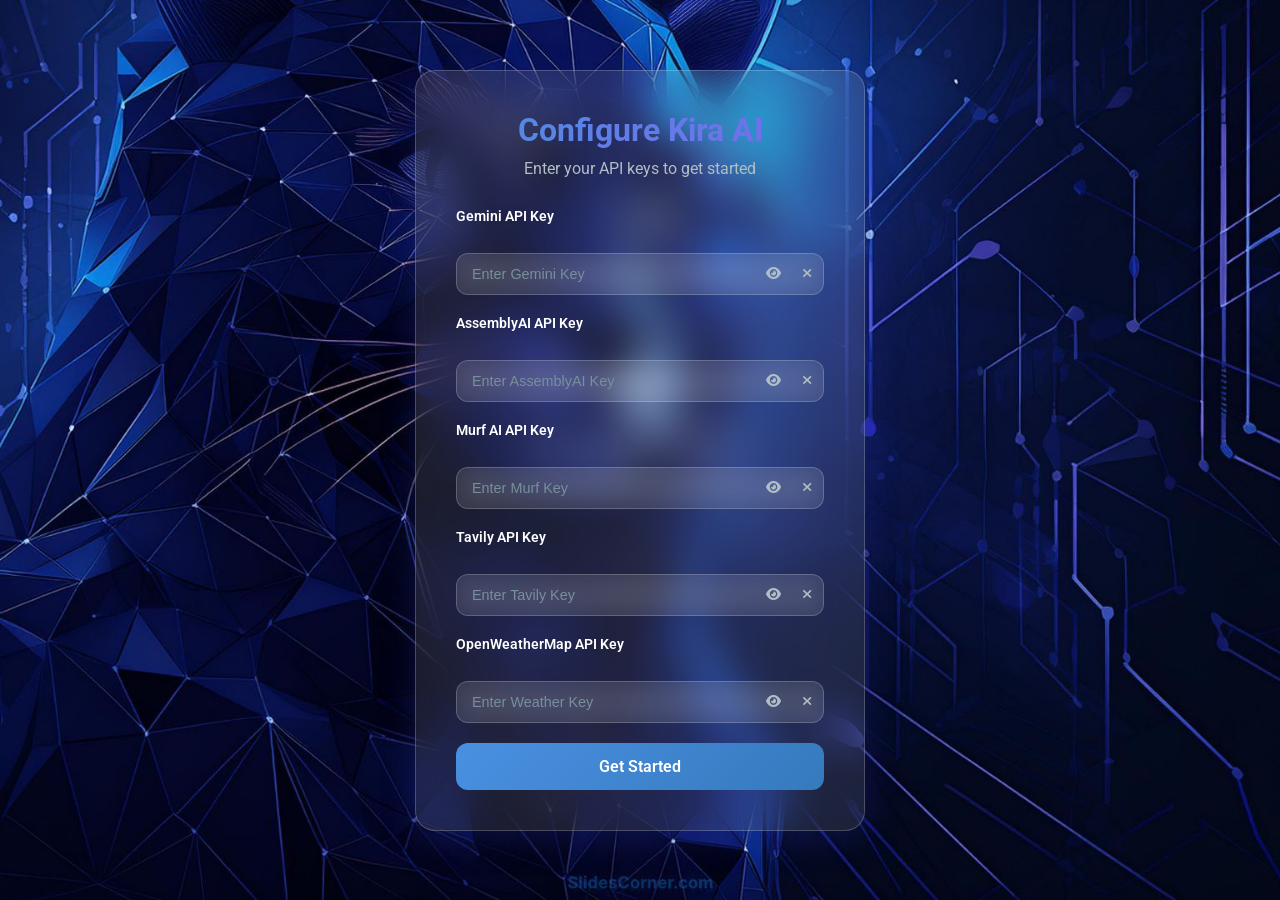
==== commit 299eb3f4: "Fix: everything is fixed with updated ui and agent response and its persons. README.md is updated as" ====
--- a/templates/index.html
+++ b/templates/index.html
@@ -81,8 +81,8 @@
                     </div>
 
                     <div class="button-group">
-                        <button id="validateButton">Validate Keys</button>
-                        <button id="clearKeysButton" class="secondary-btn">Clear All</button>
+                        <button id="validateButton">Connect</button>
+                        <button id="clearKeysButton" class="secondary-btn" title="Clear All"><i class="fas fa-brush"></i></button>
                     </div>
                 </div>
             </div>
--- a/static/style.css
+++ b/static/style.css
@@ -191,7 +191,9 @@
     flex: 1;
     display: flex;
     flex-direction: column;
-    background: transparent;
+    background: rgba(0, 0, 0, 0.15);
+    -webkit-backdrop-filter: blur(8px);
+    backdrop-filter: blur(8px);
     margin: 0;
     border: none;
     box-shadow: none;
@@ -223,10 +225,10 @@
     display: flex;
     align-items: center;
     justify-content: space-between;
-    background: rgba(0, 0, 0, 0.3);
-    -webkit-backdrop-filter: blur(10px);
-    backdrop-filter: blur(10px);
-    border-bottom: 1px solid rgba(255, 255, 255, 0.1);
+    background: rgba(0, 0, 0, 0.2);
+    -webkit-backdrop-filter: blur(12px);
+    backdrop-filter: blur(12px);
+    border-bottom: 1px solid rgba(255, 255, 255, 0.08);
 }
 
 .chat-header h2 {
@@ -321,24 +323,25 @@
     max-width: 80%;
     line-height: 1.6;
     word-wrap: break-word;
-    -webkit-backdrop-filter: blur(10px);
-    backdrop-filter: blur(10px);
-    border: 1px solid rgba(255, 255, 255, 0.1);
+    -webkit-backdrop-filter: blur(8px);
+    backdrop-filter: blur(8px);
+    border: 1px solid rgba(255, 255, 255, 0.05);
     position: relative;
+    margin-bottom: 8px;
 }
 
 .user-message {
-    background: linear-gradient(135deg, rgba(74, 144, 226, 0.3), rgba(123, 104, 238, 0.3));
+    background: rgba(74, 144, 226, 0.15);
     align-self: flex-end;
     border-bottom-right-radius: 5px;
-    box-shadow: 0 4px 15px rgba(74, 144, 226, 0.2);
+    box-shadow: 0 2px 10px rgba(74, 144, 226, 0.1);
 }
 
 .assistant-message {
-    background: linear-gradient(135deg, rgba(0, 212, 170, 0.3), rgba(74, 144, 226, 0.3));
+    background: rgba(0, 212, 170, 0.15);
     align-self: flex-start;
     border-bottom-left-radius: 5px;
-    box-shadow: 0 4px 15px rgba(0, 212, 170, 0.2);
+    box-shadow: 0 2px 10px rgba(0, 212, 170, 0.1);
 }
 
 .message strong {
@@ -347,13 +350,22 @@
     font-family: var(--font-mono);
 }
 
+.message span {
+    transition: opacity 0.2s ease;
+}
+
+.interim-transcript {
+    opacity: 0.7;
+    font-style: italic;
+}
+
 /* Controls */
 .controls {
     padding: 20px;
-    border-top: 1px solid rgba(255, 255, 255, 0.1);
-    background: rgba(0, 0, 0, 0.3);
-    -webkit-backdrop-filter: blur(10px);
-    backdrop-filter: blur(10px);
+    border-top: 1px solid rgba(255, 255, 255, 0.08);
+    background: rgba(0, 0, 0, 0.2);
+    -webkit-backdrop-filter: blur(12px);
+    backdrop-filter: blur(12px);
     display: flex;
     flex-direction: column;
     align-items: center;
@@ -419,12 +431,14 @@
 #response-loader {
     display: none;
     position: absolute;
-    width: 40px;
-    height: 40px;
+    top: 50%;
+    left: 50%;
     border: 3px solid rgba(255, 255, 255, 0.2);
     border-top: 3px solid var(--primary-color);
     border-radius: 50%;
     animation: spin 1s linear infinite;
+    transform: translate(-50%, -50%); /* ADDED: Perfect centering */
+    z-index: 10;
 }
 
 @keyframes spin {
